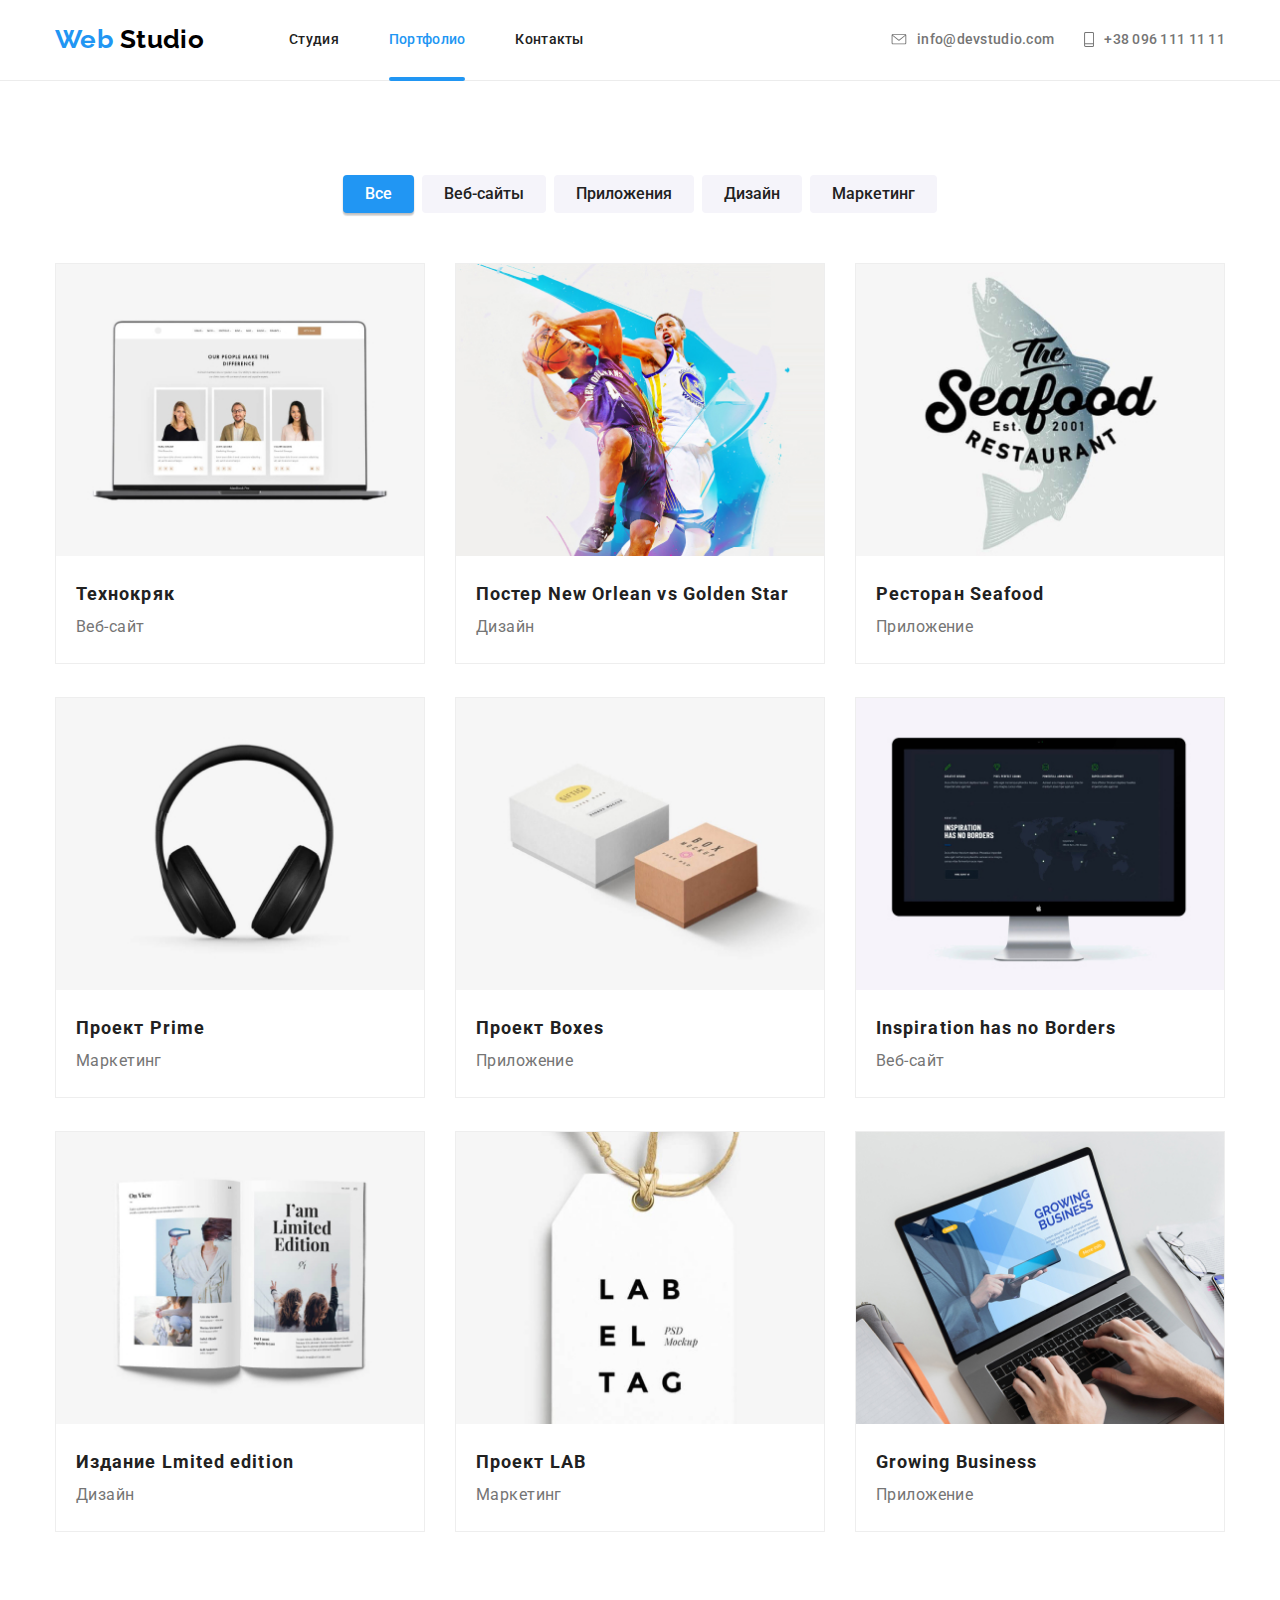
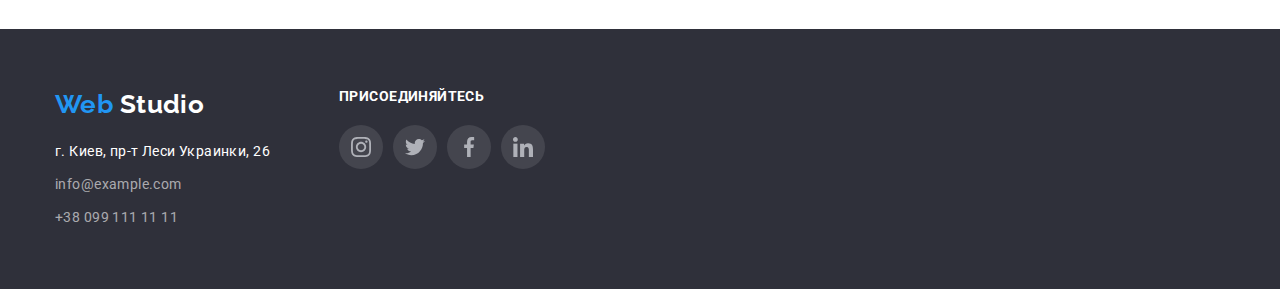
==== portfolio.html @ 70d1b791 "Add files via upload" ====
<!DOCTYPE html>
<html lang="ru">
    <head>
        <meta charset="UTF-8" />
        <meta name="viewport" content="width=device-width, initial-scale=1.0" />
        <title>Web Studio</title>
        <link rel="stylesheet" href="./css/styles.css" />
        <link rel="stylesheet" href="./css/normalize.css" />
        <link
            href="https://fonts.googleapis.com/css2?family=Raleway:wght@700&family=Roboto:wght@400;500;700;900&display=swap"
            rel="stylesheet"
        />
    </head>

    <body>
        <header>
            <section class="header container flex-wrap">
                <!-- НАВИГАЦИЯ -->
                <h2 class="hide-item" hidden>Навигиция</h2>
                <nav class="navigation flex-wrap">
                    <a
                        class="logo link"
                        href="index.html"
                        aria-label="Ссылка на главную страницу сайта"
                        lang="en"
                        ><span class="accent">Web</span> Studio</a
                    >
                    <ul class="navigation-list list flex-wrap">
                        <li class="navigation-list-item">
                            <a
                                class="navigation-list-link link"
                                href="index.html"
                                aria-label="Ссылка на Студию"
                                >Студия</a
                            >
                        </li>
                        <li class="navigation-list-item active-page">
                            <a
                                class="navigation-list-link link accent"
                                href="portfolio.html"
                                aria-label="Ссылка на Портфолио"
                                >Портфолио</a
                            >
                        </li>
                        <li class="navigation-list-item">
                            <a
                                class="navigation-list-link link"
                                href=""
                                aria-label="Ссылка на Контакты"
                                >Контакты</a
                            >
                        </li>
                    </ul>
                </nav>

                <!-- КОНТАКТЫ -->

                <address class="header-address flex-wrap">
                    <ul class="header-list list flex-wrap">
                        <li class="header-mail">
                            <a
                                class="header-mail-link link flex-wrap center"
                                href="mailto:info@devstudio.com"
                                target="_blank"
                            >
                                <svg
                                    class="header-mail-link-svg"
                                    width="16"
                                    height="11"
                                >
                                    <use href="./images/sprite.svg#mail"></use>
                                </svg>
                                info@devstudio.com</a
                            >
                        </li>
                        <li class="header-tel">
                            <a
                                class="header-tel-link link flex-wrap center"
                                href="tel:+380961111111"
                                target="_blank"
                            >
                                <svg
                                    class="header-tel-link-svg"
                                    width="10"
                                    height="15"
                                >
                                    <use href="./images/sprite.svg#tel"></use>
                                </svg>
                                +38 096 111 11 11</a
                            >
                        </li>
                    </ul>
                </address>
            </section>
        </header>

        <main>
            <!-- СОРТИРОВКА ПРОЕКТОВ -->
            <section class="section">
                <h2 class="hide-item" hidden>Сортировка проектов</h2>
                <div class="filter-projects container center">
                    <ul class="filter-projects-list list flex-wrap">
                        <li class="filter-projects-item">
                            <button
                                class="filter-button accent-filter-button"
                                type="button"
                            >
                                Все
                            </button>
                        </li>
                        <li class="filter-projects-item">
                            <button class="filter-button" type="button">
                                Веб-сайты
                            </button>
                        </li>
                        <li class="filter-projects-item">
                            <button class="filter-button" type="button">
                                Приложения
                            </button>
                        </li>
                        <li class="filter-projects-item">
                            <button class="filter-button" type="button">
                                Дизайн
                            </button>
                        </li>
                        <li class="filter-projects-item">
                            <button class="filter-button" type="button">
                                Маркетинг
                            </button>
                        </li>
                    </ul>
                </div>
                <div class="container">
                    <ul class="projects-list list flex-wrap">
                        <li class="project-list-item">
                            <a
                                class="project-list-item-link link"
                                href=""
                                aria-label="Ссылка на проект Технокряк"
                            >
                                <div class="box">
                                    <img
                                        src="./images/portfolio-img/project-img-1.jpg"
                                        width="370"
                                        height="294"
                                        alt=""
                                    />
                                    <p class="project-description center">
                                        Технокряк это современная площадка
                                        распространения коронавируса. Компании
                                        используют эту платформу для цифрового
                                        шпионажа и атак на защищённые сервера
                                        конкурентов.
                                    </p>
                                </div>
                                <div class="project-title">
                                    <p class="project-name">Технокряк</p>
                                    <p class="project-type">Веб-сайт</p>
                                </div>
                            </a>
                        </li>
                        <li class="project-list-item">
                            <a
                                class="project-list-item-link link"
                                href=""
                                aria-label="Ссылка на проект Постер"
                            >
                                <div class="box">
                                    <img
                                        src="./images/portfolio-img/project-img-2.jpg"
                                        width="370"
                                        height="294"
                                        alt=""
                                    />
                                    <p class="project-description center">
                                        Технокряк это современная площадка
                                        распространения коронавируса. Компании
                                        используют эту платформу для цифрового
                                        шпионажа и атак на защищённые сервера
                                        конкурентов.
                                    </p>
                                </div>
                                <div class="project-title">
                                    <p class="project-name">
                                        Постер
                                        <span lang="en"
                                            >New Orlean vs Golden Star</span
                                        >
                                    </p>
                                    <p class="project-type">Дизайн</p>
                                </div>
                            </a>
                        </li>
                        <li class="project-list-item">
                            <a
                                class="project-list-item-link link"
                                href=""
                                aria-label="Ссылка на проект Ресторан"
                            >
                                <div class="box">
                                    <img
                                        src="./images/portfolio-img/project-img-3.jpg"
                                        width="370"
                                        height="294"
                                        alt=""
                                    />
                                    <p class="project-description center">
                                        Технокряк это современная площадка
                                        распространения коронавируса. Компании
                                        используют эту платформу для цифрового
                                        шпионажа и атак на защищённые сервера
                                        конкурентов.
                                    </p>
                                </div>
                                <div class="project-title">
                                    <p class="project-name">
                                        Ресторан <span lang="en">Seafood</span>
                                    </p>
                                    <p class="project-type">Приложение</p>
                                </div>
                            </a>
                        </li>
                        <li class="project-list-item">
                            <a
                                class="project-list-item-link link"
                                href=""
                                aria-label="Ссылка на проект Prime"
                            >
                                <div class="box">
                                    <img
                                        src="./images/portfolio-img/project-img-4.jpg"
                                        width="370"
                                        height="294"
                                        alt=""
                                    />
                                    <p class="project-description center">
                                        Технокряк это современная площадка
                                        распространения коронавируса. Компании
                                        используют эту платформу для цифрового
                                        шпионажа и атак на защищённые сервера
                                        конкурентов.
                                    </p>
                                </div>
                                <div class="project-title">
                                    <p class="project-name">
                                        Проект <span lang="en">Prime</span>
                                    </p>
                                    <p class="project-type">Маркетинг</p>
                                </div>
                            </a>
                        </li>
                        <li class="project-list-item">
                            <a
                                class="project-list-item-link link"
                                href=""
                                aria-label="Ссылка на проект Boxes"
                            >
                                <div class="box">
                                    <img
                                        src="./images/portfolio-img/project-img-5.jpg"
                                        width="370"
                                        height="294"
                                        alt=""
                                    />
                                    <p class="project-description center">
                                        Технокряк это современная площадка
                                        распространения коронавируса. Компании
                                        используют эту платформу для цифрового
                                        шпионажа и атак на защищённые сервера
                                        конкурентов.
                                    </p>
                                </div>
                                <div class="project-title">
                                    <p class="project-name">
                                        Проект <span lang="en">Boxes</span>
                                    </p>
                                    <p class="project-type">Приложение</p>
                                </div>
                            </a>
                        </li>
                        <li class="project-list-item">
                            <a
                                class="project-list-item-link link"
                                href=""
                                aria-label="Ссылка на проект"
                            >
                                <div class="box">
                                    <img
                                        src="./images/portfolio-img/project-img-6.jpg"
                                        width="370"
                                        height="294"
                                        alt=""
                                    />
                                    <p class="project-description center">
                                        Технокряк это современная площадка
                                        распространения коронавируса. Компании
                                        используют эту платформу для цифрового
                                        шпионажа и атак на защищённые сервера
                                        конкурентов.
                                    </p>
                                </div>
                                <div class="project-title">
                                    <p class="project-name">
                                        <span lang="en"
                                            >Inspiration has no Borders</span
                                        >
                                    </p>
                                    <p class="project-type">Веб-сайт</p>
                                </div>
                            </a>
                        </li>
                        <li class="project-list-item">
                            <a
                                class="project-list-item-link link"
                                href=""
                                aria-label="Ссылка на проект Издание"
                            >
                                <div class="box">
                                    <img
                                        src="./images/portfolio-img/project-img-7.jpg"
                                        width="370"
                                        height="294"
                                        alt=""
                                    />
                                    <p class="project-description center">
                                        Технокряк это современная площадка
                                        распространения коронавируса. Компании
                                        используют эту платформу для цифрового
                                        шпионажа и атак на защищённые сервера
                                        конкурентов.
                                    </p>
                                </div>
                                <div class="project-title">
                                    <p class="project-name">
                                        Издание
                                        <span lang="en">Lmited edition</span>
                                    </p>
                                    <p class="project-type">Дизайн</p>
                                </div>
                            </a>
                        </li>
                        <li class="project-list-item">
                            <a
                                class="project-list-item-link link"
                                href=""
                                aria-label="Ссылка на маркетинговый проект"
                            >
                                <div class="box">
                                    <img
                                        src="./images/portfolio-img/project-img-8.jpg"
                                        width="370"
                                        height="294"
                                        alt=""
                                    />
                                    <p class="project-description center">
                                        Технокряк это современная площадка
                                        распространения коронавируса. Компании
                                        используют эту платформу для цифрового
                                        шпионажа и атак на защищённые сервера
                                        конкурентов.
                                    </p>
                                </div>
                                <div class="project-title">
                                    <p class="project-name">
                                        Проект <span lang="en">LAB</span>
                                    </p>
                                    <p class="project-type">Маркетинг</p>
                                </div>
                            </a>
                        </li>
                        <li class="project-list-item">
                            <a
                                class="project-list-item-link link"
                                href=""
                                aria-label="Ссылка на проект Приложение"
                            >
                                <div class="box">
                                    <img
                                        src="./images/portfolio-img/project-img-9.jpg"
                                        width="370"
                                        height="294"
                                        alt=""
                                    />
                                    <p class="project-description center">
                                        Технокряк это современная площадка
                                        распространения коронавируса. Компании
                                        используют эту платформу для цифрового
                                        шпионажа и атак на защищённые сервера
                                        конкурентов.
                                    </p>
                                </div>
                                <div class="project-title">
                                    <p class="project-name">
                                        <span lang="en">Growing Business</span>
                                    </p>
                                    <p class="project-type">Приложение</p>
                                </div>
                            </a>
                        </li>
                    </ul>
                </div>
            </section>
        </main>

        <!-- ПОДВАЛ -->

        <footer>
            <section class="footer container flex-wrap">
                <h2 class="hide-item" hidden>Подвал</h2>
                <address class="footer-address">
                    <a
                        class="footer-logo link"
                        href="index.html"
                        aria-label="Ссылка на главную страницу сайта"
                        lang="en"
                        ><span class="accent">Web</span> Studio</a
                    >
                    <ul class="footer-address-list list">
                        <li class="footer-address-list-item">
                            <a
                                class="link footer-address-link"
                                href="https://goo.gl/maps/JWdkFvdbj5zFCxJH9"
                                >г. Киев, пр-т Леси Украинки, 26</a
                            >
                        </li>
                        <li class="footer-address-list-item">
                            <a
                                class="link footer-mail-link"
                                href="mailto:info@example.com"
                                >info@example.com</a
                            >
                        </li>
                        <li class="footer-address-list-item">
                            <a
                                class="link footer-tel-link"
                                href="tel:+380991111111"
                                >+38 099 111 11 11</a
                            >
                        </li>
                    </ul>
                </address>

                <div class="social-links">
                    <p class="social-links-title uppercase">Присоединяйтесь</p>
                    <ul class="social-links list flex-wrap">
                        <li class="social-links-item">
                            <a
                                class="social-links-item-link link center"
                                href=""
                                aria-label="Ссылка на Инстаграм"
                                ><svg class="social-links-item-link-svg">
                                    <use
                                        href="./images/sprite.svg#instagram"
                                    ></use></svg
                            ></a>
                        </li>
                        <li class="social-links-item">
                            <a
                                class="social-links-item-link link center"
                                href=""
                                aria-label="Ссылка на Твитер"
                                ><svg class="social-links-item-link-svg">
                                    <use
                                        href="./images/sprite.svg#twitter"
                                    ></use></svg
                            ></a>
                        </li>
                        <li class="social-links-item">
                            <a
                                class="social-links-item-link link center"
                                href=""
                                aria-label="Ссылка на Фейсбук"
                                ><svg class="social-links-item-link-svg">
                                    <use
                                        href="./images/sprite.svg#facebook"
                                    ></use></svg
                            ></a>
                        </li>
                        <li class="social-links-item">
                            <a
                                class="social-links-item-link link center"
                                href=""
                                aria-label="Ссылка на Линкедин"
                                ><svg class="social-links-item-link-svg">
                                    <use
                                        href="./images/sprite.svg#linkedin"
                                    ></use></svg
                            ></a>
                        </li>
                    </ul>
                </div>
            </section>

            <!-- 
                    <div>
                        <p>Подпишитесь на рассылку</p>
        
                        ФОРМА С КНОПКОЙ 
                        
                    </div>
                     -->
        </footer>
    </body>
</html>
---- css/styles.css ----
/*-----ПЕРЕМЕННЫЕ-----*/

:root {
    --main-font: 'Roboto', sans-serif;
    --secondary-font: 'Raleway', sans-serif;
    --title-dark-theme-color: #ffffff;
    --title-light-theme-color: #212121;
    --text-dark-theme-color: #212121;
    --text-light-theme-color: #ffffff;
    --accent-color: #2196f3;
    --desc-color: #757575;
}

*,
*::before,
*::after {
    box-sizing: inherit;
}

html {
    box-sizing: border-box;
}

body {
    margin: 0;
    background-color: var(--title-dark-theme-color);
    font-family: var(--main-font);
    font-size: 14px;
    line-height: 1.14em;
    letter-spacing: 0.03em;
    color: var(--text-dark-theme-color);
}

img {
    display: block;
    max-width: 100%;
    height: auto;
}

h1,
h2,
h3,
p,
span {
    margin: 0;
}

a {
    color: var(--text-dark-theme-color);
}

.accent {
    color: var(--accent-color);
}

.link {
    text-decoration: none;
    font-style: normal;
}

.list {
    list-style: none;
    margin: 0;
    padding: 0;
}

.uppercase {
    text-transform: uppercase;
}

.flex-wrap {
    display: flex;
    flex-wrap: wrap;
}

.container {
    margin: 0 auto;
    width: 1200px;
    padding-left: 15px;
    padding-right: 15px;
}

.section {
    margin: 0 auto;
    border: 0;
    padding-top: 94px;
    padding-bottom: 94px;
}

.center {
    display: flex;
    justify-content: center;
    align-items: center;
}

.hide-item {
    position: absolute !important;
    clip: rect(1px 1px 1px 1px);
    clip: rect(1px, 1px, 1px, 1px);
    padding: 0 !important;
    border: 0 !important;
    height: 1px !important;
    width: 1px !important;
    overflow: hidden;
}

/* -----НАВИГАЦИЯ----- */

.header {
    height: 80px;
    justify-content: space-between;
}

header {
    border-bottom: 1px solid #ececec;
}

.logo {
    font-family: var(--secondary-font);
    font-style: normal;
    font-weight: 700;
    font-size: 26px;
    line-height: 1.19em;
    color: #000000;
    margin-top: 24px;
    margin-right: 85px;
}

.navigation-list-item,
.navigation-list-link {
    align-items: center;
    font-weight: 500;
    letter-spacing: 0.02em;
    margin-top: 32px;
}

.navigation-list-link {
    transition: color 250ms cubic-bezier(0.4, 0, 0.2, 1);
}

.navigation-list-item:not(:last-child) {
    margin-right: 50px;
}

.header-mail {
    margin-right: 30px;
}

.header-mail-link-svg,
.header-tel-link-svg {
    fill: var(--desc-color);
    transition: fill 250ms cubic-bezier(0.4, 0, 0.2, 1);
}

.header-list svg {
    margin-right: 10px;
}

.header-mail-link,
.header-tel-link {
    font-size: 14px;
    font-weight: 500;
    letter-spacing: 0.02em;
    color: var(--desc-color);
    margin-top: 32px;
    transition: color 250ms cubic-bezier(0.4, 0, 0.2, 1);
}

.navigation-list-link:hover,
.navigation-list-link:focus,
.header-mail-link:hover,
.header-mail-link:focus,
.header-tel-link:hover,
.header-tel-link:focus {
    color: var(--accent-color);
}

.active-page::after {
    display: block;
    content: '';
    width: 100%;
    height: 4px;
    background-color: var(--accent-color);
    border-radius: 2px;
    margin-top: 29px;
}

.header-mail-link:hover .header-mail-link-svg,
.header-tel-link:hover .header-tel-link-svg,
.header-mail-link:focus .header-mail-link-svg,
.header-tel-link:focus .header-tel-link-svg {
    fill: var(--accent-color);
}

/* -----HERO----- */

.hero {
    display: flex;
    justify-content: center;
    align-items: center;
    text-align: center;
    height: 600px;
    background: var(--title-light-theme-color);
    background-image: linear-gradient(
            to bottom,
            rgba(47, 48, 58, 0.8),
            rgba(47, 48, 58, 0.8)
        ),
        url('../images/Header-img.jpg');
    background-repeat: no-repeat;
    background-size: cover;
}

.hero-content {
    max-width: 690px;
}

.hero-title {
    font-weight: 900;
    font-size: 44px;
    line-height: 1.36em;
    letter-spacing: 0.06em;
    margin-bottom: 30px;
    color: var(--text-light-theme-color);
}

.modal-btn {
    background-color: var(--accent-color);
    color: var(--text-light-theme-color);
    font-weight: 700;
    font-size: 16px;
    line-height: 1.9em;
    letter-spacing: 0.06em;
    padding: 10px 32px;
    border: 0;
    border-radius: 4px;
    box-shadow: 0px 4px 4px rgba(0, 0, 0, 0.15);
}

.main-section-titles {
    font-weight: 700;
    font-size: 36px;
    line-height: 1.17em;
    color: var(--text-dark-theme-color);
    text-align: center;
    margin-bottom: 50px;
}

/* -----ОСОБЕННОСТИ----- */

.features-list {
    justify-content: space-between;
}

.features-list-item {
    width: 270px;
    margin-right: 30px;
    text-align: left;
}

.features-list-item-svg {
    width: 70px;
    height: 70px;
}

.features-list-item:last-child {
    margin-right: 0;
}

.features-list-item div {
    background: #f5f4fa;
    border-radius: 4px;
    margin-bottom: 30px;
    height: 120px;
}

.features-item-title {
    font-size: 14px;
    font-weight: 700;
    color: var(--text-dark-theme-color);
    margin-bottom: 10px;
}

.description {
    line-height: 1.7em;
    color: var(--desc-color);
}

/* -----ЧЕМ МЫ ЗАНИМАЕМСЯ-----*/

.what-we-do {
    margin-top: 0;
}

.what-we-do-item-title {
    font-weight: 700;
    line-height: 1.7em;
    background: rgba(47, 48, 58, 0.8);
    color: var(--text-light-theme-color);
    height: 70px;
    position: relative;
    bottom: 70px;
}

.what-we-do-item {
    width: 370px;
}

.what-we-do-item:not(:last-child) {
    margin-right: 30px;
}

/*-----НАША КОМАНДА-----*/

.team-card-list {
    justify-content: space-between;
}

.team-card-item {
    box-shadow: 0px 2px 1px rgba(0, 0, 0, 0.2), 0px 1px 1px rgba(0, 0, 0, 0.14),
        0px 1px 3px rgba(0, 0, 0, 0.12);
    border-radius: 0px 0px 4px 4px;
    text-align: center;
    width: 270px;
}

.team-card-item img {
    margin-bottom: 30px;
}

.team-social-links-item:not(:last-child) {
    margin-right: 10px;
}

.team-social-links-item {
    margin-bottom: 24px;
}

.team-social-links-item-link {
    width: 44px;
    height: 44px;
    border-radius: 50%;
    transition: background-color 250ms cubic-bezier(0.4, 0, 0.2, 1);
}

.team-social-links-item-link-svg {
    width: 20px;
    height: 20px;
    fill: #afb1b8;
    transition: fill 250ms cubic-bezier(0.4, 0, 0.2, 1);
}

.team-social-links-item-link:hover .team-social-links-item-link-svg,
.team-social-links-item-link:focus .team-social-links-item-link-svg {
    fill: var(--text-light-theme-color);
}

.team-social-links-item-link:hover,
.team-social-links-item-link:focus {
    background-color: var(--accent-color);
}

.team-card-name {
    font-weight: 500;
    font-size: 16px;
    line-height: 1.19em;
    color: var(--text-dark-theme-color);
    margin-bottom: 10px;
}

.team-card-profession {
    font-size: 16px;
    line-height: 1.19em;
    color: var(--desc-color);
    margin-bottom: 16px;
}

/*-----НАШИ КЛИЕНТЫ-----*/

.clients-list-item {
    width: 170px;
}

.clients-list-item:not(:last-child) {
    margin-right: 30px;
}

.clients-list-item-link {
    border: 1px solid #afb1b8;
    border-radius: 4px;
    width: 100%;
    height: 90px;
    transition: border 250ms cubic-bezier(0.4, 0, 0.2, 1);
}

.clients-list-item-link-svg {
    fill: #afb1b8;
    transition: fill 250ms cubic-bezier(0.4, 0, 0.2, 1);
}

.clients-list-item-link:hover,
.clients-list-item-link:focus {
    border: 1px solid var(--accent-color);
}

.clients-list-item-link:hover .clients-list-item-link-svg,
.clients-list-item-link:focus .clients-list-item-link-svg {
    fill: var(--accent-color);
}

/*-----ПОДВАЛ-----*/

footer {
    background-color: #2f303a;
    padding-top: 60px;
    padding-bottom: 60px;
}

.footer-logo {
    font-family: var(--secondary-font);
    font-style: normal;
    font-weight: 700;
    font-size: 26px;
    line-height: 1.19em;
    color: var(--text-light-theme-color);
}

.footer-address {
    margin-right: 69px;
}
.footer-address-list {
    padding-top: 20px;
}
.footer-address-list-item:not(:last-child) {
    margin-bottom: 9px;
}

.footer-address-link {
    line-height: 1.7em;
    color: var(--text-light-theme-color);
}
.footer-mail-link,
.footer-tel-link {
    line-height: 1.7em;
    color: #ffffff99;
}

.social-links-title {
    font-weight: 700;
    color: var(--text-light-theme-color);
    padding-bottom: 20px;
}

.social-links-item {
    margin-right: 10px;
}

.social-links-item-link-svg {
    width: 20px;
    height: 20px;
    fill: #afb1b8;
    transition: fill 250ms cubic-bezier(0.4, 0, 0.2, 1);
}

.social-links-item-link {
    width: 44px;
    height: 44px;
    border-radius: 50%;
    background-color: rgba(255, 255, 255, 0.1);
    transition: background-color 250ms cubic-bezier(0.4, 0, 0.2, 1);
}

.social-links-item-link:hover,
.social-links-item-link:focus {
    background-color: var(--accent-color);
}

.social-links-item-link:hover .social-links-item-link-svg,
.social-links-item-link:focus .social-links-item-link-svg {
    fill: var(--text-light-theme-color);
}

.filter-button {
    font-weight: 500;
    font-size: 16px;
    line-height: 1.6em;
    color: var(--text-dark-theme-color);
    background-color: #f5f4fa;
    border-radius: 4px;
    border: 0;
    height: 38px;
    padding-left: 22px;
    padding-right: 22px;
    margin-bottom: 50px;
    transition: color 250ms cubic-bezier(0.4, 0, 0.2, 1),
        background-color 250ms cubic-bezier(0.4, 0, 0.2, 1);
}

.accent-filter-button {
    background-color: var(--accent-color);
    color: var(--text-light-theme-color);
    box-shadow: 0px 2px 2px rgba(0, 0, 0, 0.12), 0px 1px 2px rgba(0, 0, 0, 0.08),
        0px 3px 1px rgba(0, 0, 0, 0.1);
}

.filter-projects-item:not(:last-child) {
    margin-right: 8px;
}

.filter-button:hover,
.filter-button:focus {
    font-weight: 500;
    font-size: 16px;
    line-height: 1.6em;
    background-color: var(--accent-color);
    color: var(--text-light-theme-color);
    box-shadow: 0px 2px 2px rgba(0, 0, 0, 0.12), 0px 1px 2px rgba(0, 0, 0, 0.08),
        0px 3px 1px rgba(0, 0, 0, 0.1);
}

.project-list-item {
    margin-right: 30px;
    margin-bottom: 30px;
    width: 370px;
    height: 404px;
}

.project-list-item-link {
    border: 1px solid #eeeeee;
    display: block;
}

.project-list-item-link:hover,
.project-list-item-link:focus {
    box-shadow: 1px 4px 6px rgba(0, 0, 0, 0.16), 0px 4px 4px rgba(0, 0, 0, 0.06),
        0px 1px 1px rgba(0, 0, 0, 0.12);
}

.project-list-item:nth-child(3n) {
    margin-right: 0;
}
.project-list-item:nth-last-child(-n + 3) {
    margin-bottom: 0;
}

.project-title {
    padding: 20px;
}

.project-name {
    font-weight: 700;
    font-size: 18px;
    line-height: 2em;
    letter-spacing: 0.06em;
    color: var(--text-dark-theme-color);
}

.project-type {
    font-size: 16px;
    line-height: 1.9em;
    color: var(--desc-color);
}

.box {
    position: relative;
    overflow: hidden;
}

.project-description {
    font-size: 18px;
    line-height: 1.55em;
    color: var(--text-light-theme-color);
    background-color: rgba(33, 150, 243, 0.9);
    padding-left: 24px;
    padding-right: 24px;

    position: absolute;
    top: 0;
    left: 0;
    width: 100%;
    height: 100%;

    transform: translateY(100%);
    transition: 250ms transform linear;
}

.project-list-item-link:hover .project-description {
    transform: translateY(0);
}
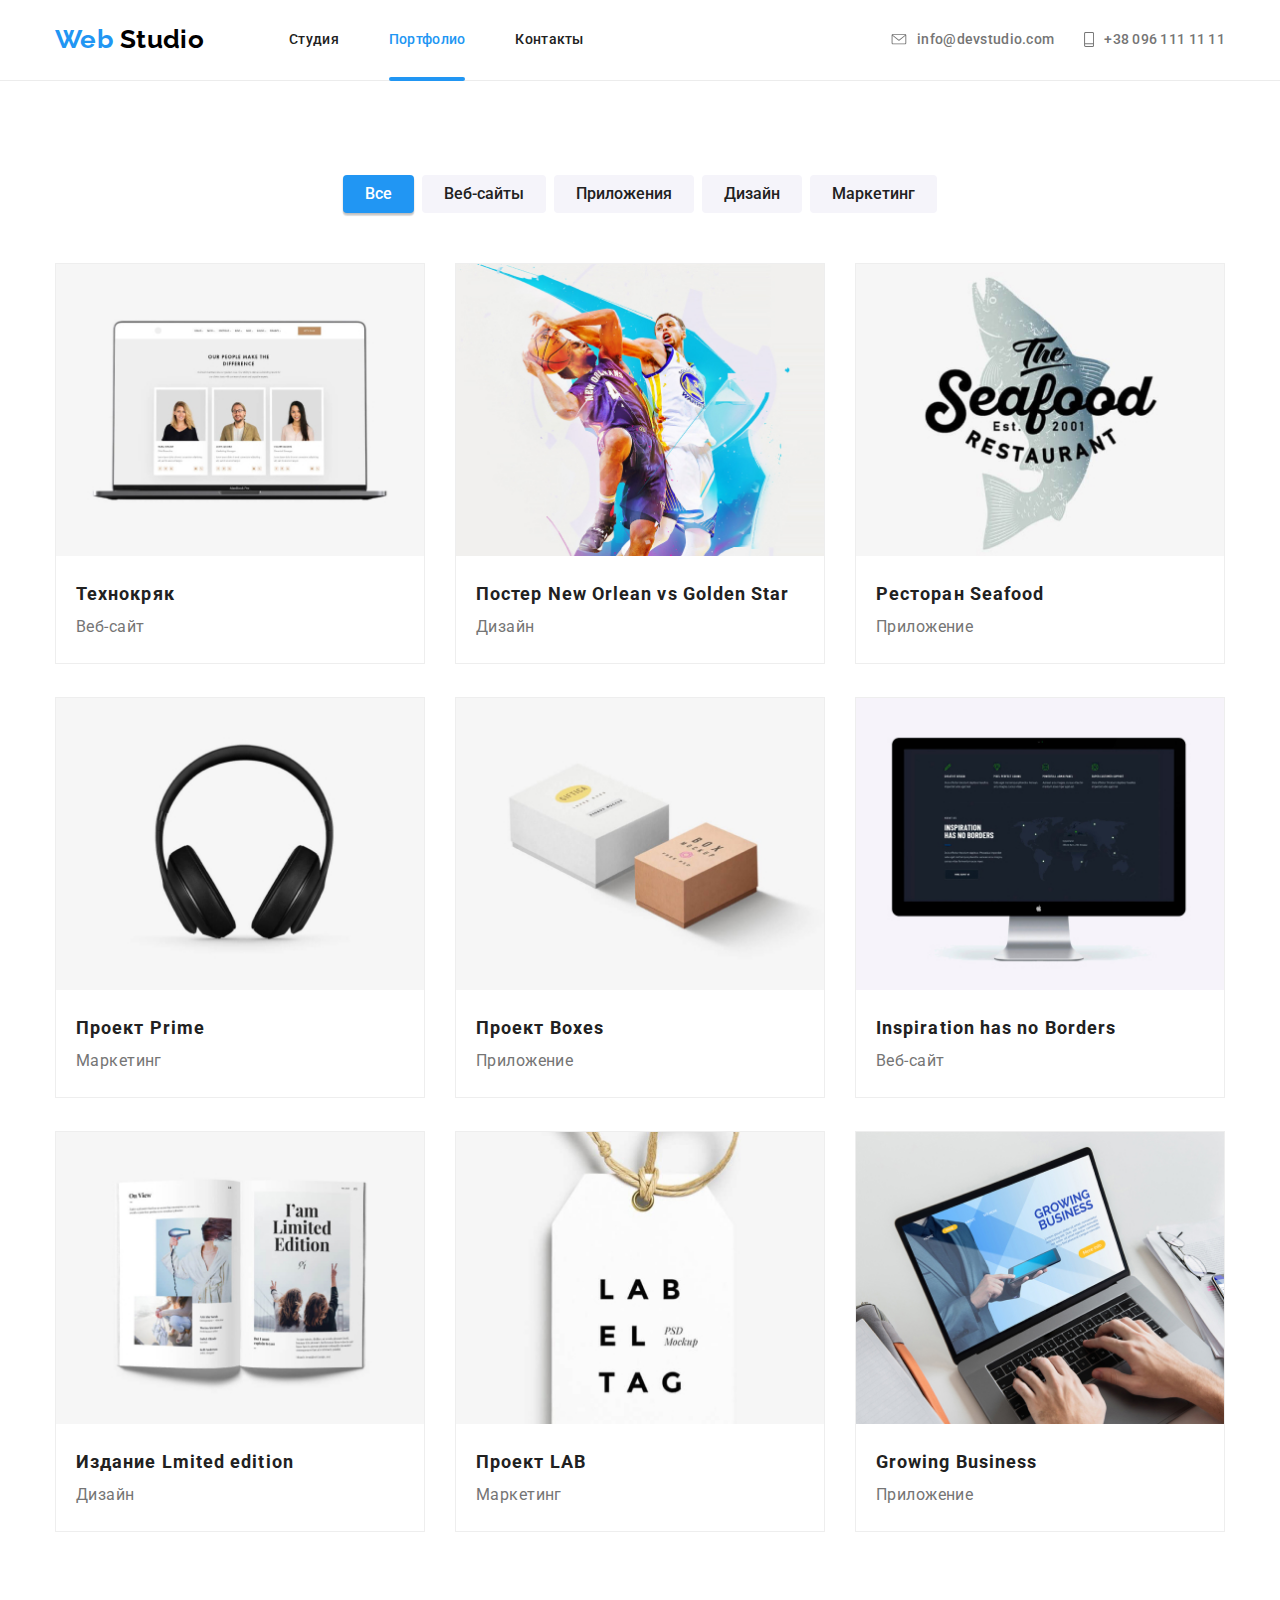
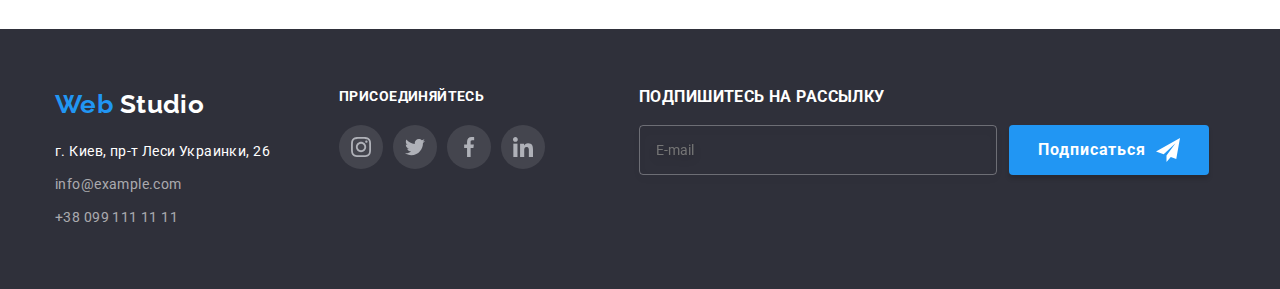
==== commit d5ae36d9: "Update portfolio.html" ====
--- a/portfolio.html
+++ b/portfolio.html
@@ -489,16 +489,37 @@
                         </li>
                     </ul>
                 </div>
+                <div class="footer-form-container">
+                    <form class="footer-form" action="#">
+                        <h3 class="footer-form-title uppercase">
+                            Подпишитесь на рассылку
+                        </h3>
+                        <div class="footer-form-box">
+                            <input
+                                class="footer-form-input"
+                                type="email"
+                                name="footer-user-email"
+                                placeholder="E-mail"
+                            />
+                            <label for="footer-user-email"></label>
+                            <button
+                                class="footer-form-btn center"
+                                type="submit"
+                            >
+                                Подписаться
+                                <svg
+                                    class="footer-form-btn-svg"
+                                    width="24"
+                                    height="24"
+                                >
+                                    <use href="./images/sprite.svg#send"></use>
+                                </svg>
+                            </button>
+                        </div>
+                    </form>
+                </div>
             </section>
-
-            <!-- 
-                    <div>
-                        <p>Подпишитесь на рассылку</p>
-        
-                        ФОРМА С КНОПКОЙ 
-                        
-                    </div>
-                     -->
         </footer>
+        <script src="./js/modal.js"></script>
     </body>
 </html>
--- a/css/styles.css
+++ b/css/styles.css
@@ -10,6 +10,8 @@
     --accent-color: #2196f3;
     --desc-color: #757575;
 }
+
+/*-----ГЛОБАЛЬНЫЕ СТИЛИ-----*/
 
 *,
 *::before,
@@ -234,6 +236,7 @@
     padding: 10px 32px;
     border: 0;
     border-radius: 4px;
+    cursor: pointer;
     box-shadow: 0px 4px 4px rgba(0, 0, 0, 0.15);
 }
 
@@ -246,6 +249,203 @@
     margin-bottom: 50px;
 }
 
+/* -----FORM----- */
+
+.backdrop {
+    position: fixed;
+    left: 0;
+    top: 0;
+    width: 100%;
+    height: 100%;
+    z-index: 100;
+    display: flex;
+    align-items: center;
+    justify-content: center;
+    background-color: rgba(0, 0, 0, 0.2);
+}
+
+.is-hidden {
+    visibility: hidden;
+    opacity: 0;
+    pointer-events: none;
+}
+
+.contact-form {
+    position: relative;
+    max-width: 528px;
+    background-color: var(--title-dark-theme-color);
+    box-shadow: 0px 1px 3px rgba(0, 0, 0, 0.12), 0px 1px 1px rgba(0, 0, 0, 0.14),
+        0px 2px 1px rgba(0, 0, 0, 0.2);
+    border-radius: 4px;
+    padding: 40px;
+}
+
+.contact-form-btn-close {
+    position: absolute;
+    right: 8px;
+    top: 8px;
+    width: 30px;
+    height: 30px;
+    background-color: transparent;
+    border: 1px solid rgba(0, 0, 0, 0.1);
+    border-radius: 50%;
+    cursor: pointer;
+    transition: background-color 250ms cubic-bezier(0.4, 0, 0.2, 1);
+}
+
+.contact-form-btn-close-svg {
+    transition: fill 250ms cubic-bezier(0.4, 0, 0.2, 1);
+}
+
+.contact-form-btn-close:hover,
+.contact-form-btn-close:focus {
+    background-color: var(--accent-color);
+}
+
+.contact-form-btn-close:hover .contact-form-btn-close-svg,
+.contact-form-btn-close:focus .contact-form-btn-close-svg {
+    fill: #ffffff;
+}
+
+.contact-form-item {
+    position: relative;
+    margin-bottom: 30px;
+    transition: border 250ms cubic-bezier(0.4, 0, 0.2, 1);
+}
+
+.contact-form-input-svg {
+    margin-right: 8px;
+    transition: fill 250ms cubic-bezier(0.4, 0, 0.2, 1);
+}
+
+.contact-form-input-label {
+    position: absolute;
+    left: 16px;
+    top: 11px;
+}
+
+.contact-form-title {
+    font-weight: 700;
+    font-size: 20px;
+    line-height: 1.15em;
+    text-align: center;
+    letter-spacing: 0.03em;
+    color: var(--text-dark-theme-color);
+    margin-bottom: 30px;
+}
+
+.contact-form-input-label span {
+    position: absolute;
+    opacity: 0;
+    visibility: hidden;
+    color: var(--desc-color);
+}
+
+.contact-form-item
+    input:not(:placeholder-shown)
+    ~ .contact-form-input-label
+    span {
+    opacity: 1;
+    left: 0px;
+    bottom: 32px;
+    font-size: 12px;
+    visibility: visible;
+    transition: 0.3s;
+    color: var(--accent-color);
+}
+
+.contact-form-input,
+.contact-form-comment {
+    display: block;
+    width: 100%;
+    border: 1px solid rgba(33, 33, 33, 0.2);
+    border-radius: 4px;
+    outline: none;
+    padding-left: 42px;
+}
+
+.contact-form-input {
+    height: 40px;
+}
+
+.contact-form-comment {
+    height: 120px;
+    margin-bottom: 20px;
+    resize: none;
+    padding: 12px 16px;
+}
+.contact-form-item:hover .contact-form-input-svg,
+.contact-form-item:focus .contact-form-input-svg {
+    fill: var(--accent-color);
+}
+
+.contact-form-item:hover .contact-form-input,
+.contact-form-item:focus .contact-form-input,
+.contact-form-comment:hover,
+.contact-form-comment:focus {
+    border: 1px solid var(--accent-color);
+    border-radius: 4px;
+}
+
+.contact-form-option-label {
+    margin-bottom: 30px;
+    padding-left: 1.2em;
+}
+
+.contact-form-option-label-span {
+    margin-left: 7px;
+    color: var(--desc-color);
+}
+
+.contact-form-option-label a {
+    color: var(--accent-color);
+}
+
+.contact-form-checkbox {
+    position: absolute;
+    width: 1px;
+    height: 1px;
+    margin: -1px;
+    border: 0;
+    padding: 0;
+    clip: rect(0 0 0 0);
+    overflow: hidden;
+}
+
+.contact-form-custom-checkbox {
+    position: absolute;
+    width: 16px;
+    height: 15px;
+    margin-left: -1.2em;
+    box-shadow: 0 0 0 0.1em #212121;
+    border-radius: 0.05em;
+    background-color: #ffffff;
+}
+
+.contact-form-checkbox:checked + .contact-form-custom-checkbox {
+    background-image: url(../images/check.svg);
+    background-repeat: no-repeat;
+    background-position: center;
+    background-color: var(--accent-color);
+}
+
+.contact-form-btn {
+    background-color: var(--accent-color);
+    color: var(--text-light-theme-color);
+    font-weight: 700;
+    font-size: 16px;
+    line-height: 1.9em;
+    letter-spacing: 0.06em;
+    padding-top: 10px;
+    padding-bottom: 10px;
+    margin-top: 30px;
+    width: 200px;
+    border: 0;
+    border-radius: 4px;
+    cursor: pointer;
+    box-shadow: 0px 4px 4px rgba(0, 0, 0, 0.15);
+}
+
 /* -----ОСОБЕННОСТИ----- */
 
 .features-list {
@@ -292,22 +492,26 @@
     margin-top: 0;
 }
 
-.what-we-do-item-title {
-    font-weight: 700;
-    line-height: 1.7em;
-    background: rgba(47, 48, 58, 0.8);
-    color: var(--text-light-theme-color);
-    height: 70px;
-    position: relative;
-    bottom: 70px;
-}
-
 .what-we-do-item {
     width: 370px;
+    position: relative;
 }
 
 .what-we-do-item:not(:last-child) {
     margin-right: 30px;
+}
+
+.what-we-do-item-title {
+    font-weight: 700;
+    line-height: 1.15em;
+    text-align: center;
+    background: rgba(47, 48, 58, 0.8);
+    color: var(--text-light-theme-color);
+    padding-top: 27px;
+    padding-bottom: 27px;
+    width: 100%;
+    position: absolute;
+    bottom: 0;
 }
 
 /*-----НАША КОМАНДА-----*/
@@ -429,7 +633,7 @@
     margin-right: 69px;
 }
 .footer-address-list {
-    padding-top: 20px;
+    margin-top: 20px;
 }
 .footer-address-list-item:not(:last-child) {
     margin-bottom: 9px;
@@ -448,10 +652,10 @@
 .social-links-title {
     font-weight: 700;
     color: var(--text-light-theme-color);
-    padding-bottom: 20px;
-}
-
-.social-links-item {
+    margin-bottom: 20px;
+}
+
+.social-links-item:not(:last-child) {
     margin-right: 10px;
 }
 
@@ -479,6 +683,57 @@
 .social-links-item-link:focus .social-links-item-link-svg {
     fill: var(--text-light-theme-color);
 }
+
+.footer-form-container {
+    width: 570px;
+    height: 86px;
+    margin-left: 94px;
+}
+
+.footer-form-title {
+    font-weight: 700;
+    color: var(--text-light-theme-color);
+    margin-bottom: 20px;
+}
+
+.footer-form-box {
+    display: flex;
+}
+
+.footer-form-input {
+    width: 358px;
+    height: 50px;
+    outline: none;
+    border: 1px solid rgba(255, 255, 255, 0.3);
+    filter: drop-shadow(0px 4px 4px rgba(0, 0, 0, 0.15));
+    border-radius: 4px;
+    background-color: transparent;
+    color: var(--text-light-theme-color);
+    padding-left: 16px;
+    margin-right: 12px;
+}
+
+.footer-form-btn {
+    font-weight: 700;
+    font-size: 16px;
+    line-height: 1.86;
+    letter-spacing: 0.06em;
+    color: var(--text-light-theme-color);
+    width: 200px;
+    height: 50px;
+    background-color: var(--accent-color);
+    box-shadow: 0px 4px 4px rgba(0, 0, 0, 0.15);
+    border-radius: 4px;
+    border: 0;
+    cursor: pointer;
+}
+
+.footer-form-btn-svg {
+    fill: var(--text-light-theme-color);
+    margin-left: 10px;
+}
+
+/*-----PORTFOLIO PAGE-----*/
 
 .filter-button {
     font-weight: 500;
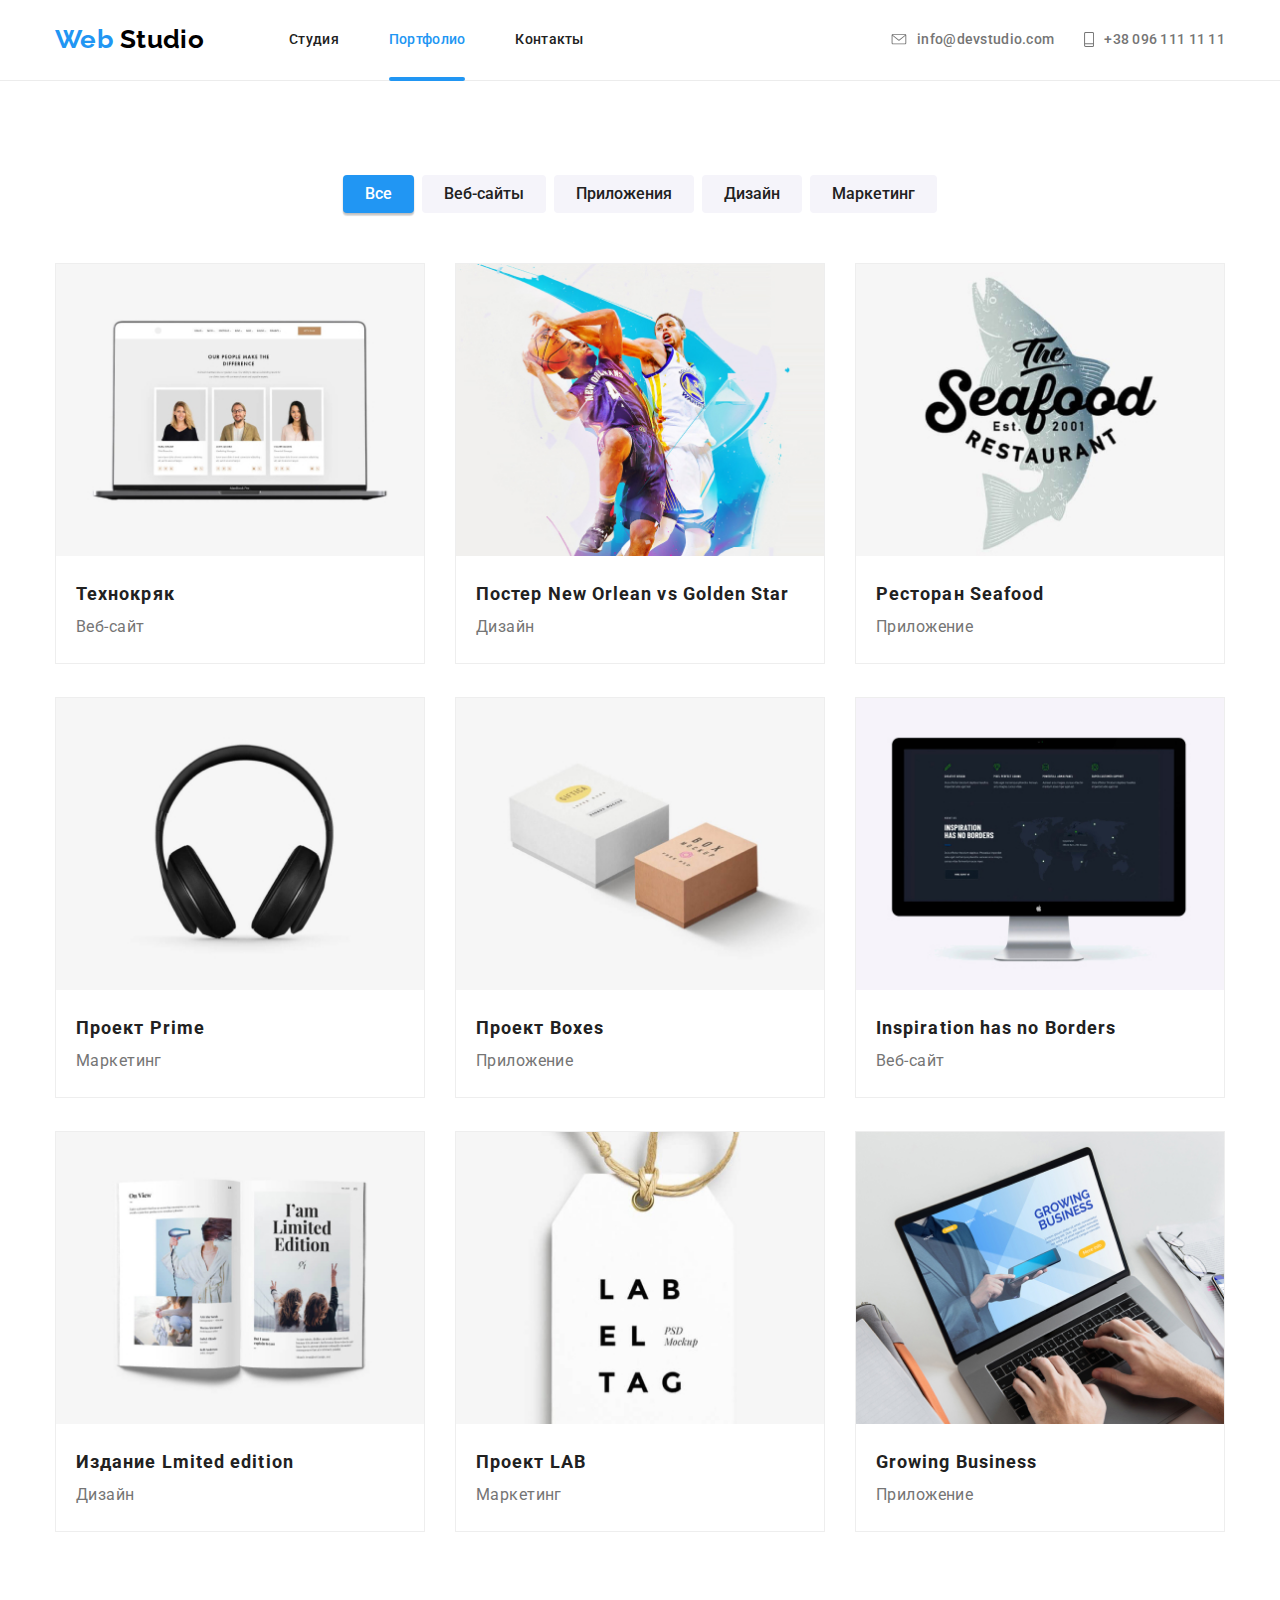
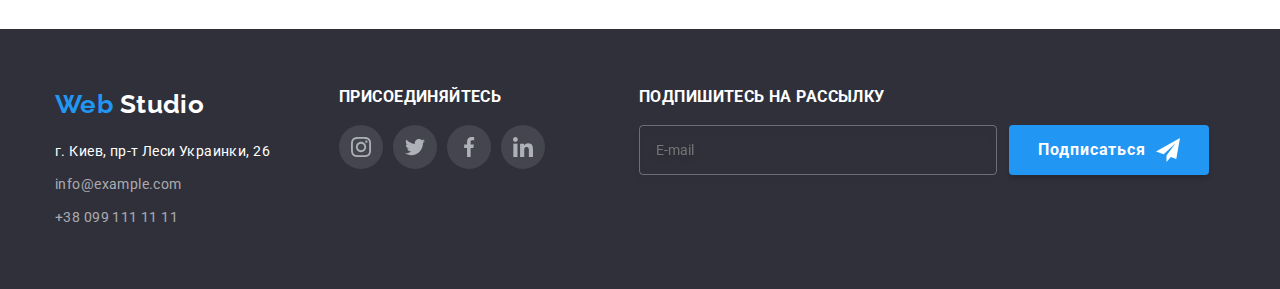
==== commit 87f600dc: "added footer on portfolio page" ====
--- a/portfolio.html
+++ b/portfolio.html
@@ -441,7 +441,9 @@
                 </address>
 
                 <div class="social-links">
-                    <p class="social-links-title uppercase">Присоединяйтесь</p>
+                    <h3 class="social-links-title uppercase">
+                        Присоединяйтесь
+                    </h3>
                     <ul class="social-links list flex-wrap">
                         <li class="social-links-item">
                             <a
@@ -490,18 +492,18 @@
                     </ul>
                 </div>
                 <div class="footer-form-container">
+                    <h3 class="footer-form-title uppercase">
+                        Подпишитесь на рассылку
+                    </h3>
                     <form class="footer-form" action="#">
-                        <h3 class="footer-form-title uppercase">
-                            Подпишитесь на рассылку
-                        </h3>
                         <div class="footer-form-box">
                             <input
                                 class="footer-form-input"
                                 type="email"
                                 name="footer-user-email"
+                                id="footer-user-email"
                                 placeholder="E-mail"
                             />
-                            <label for="footer-user-email"></label>
                             <button
                                 class="footer-form-btn center"
                                 type="submit"
--- a/css/styles.css
+++ b/css/styles.css
@@ -249,6 +249,289 @@
     margin-bottom: 50px;
 }
 
+/* -----ОСОБЕННОСТИ----- */
+
+.features-list {
+    justify-content: space-between;
+}
+
+.features-list-item {
+    width: 270px;
+    margin-right: 30px;
+    text-align: left;
+}
+
+.features-list-item-svg {
+    width: 70px;
+    height: 70px;
+}
+
+.features-list-item:last-child {
+    margin-right: 0;
+}
+
+.features-list-item div {
+    background: #f5f4fa;
+    border-radius: 4px;
+    margin-bottom: 30px;
+    height: 120px;
+}
+
+.features-item-title {
+    font-size: 14px;
+    font-weight: 700;
+    color: var(--text-dark-theme-color);
+    margin-bottom: 10px;
+}
+
+.description {
+    line-height: 1.7em;
+    color: var(--desc-color);
+}
+
+/* -----ЧЕМ МЫ ЗАНИМАЕМСЯ-----*/
+
+.what-we-do {
+    margin-top: 0;
+}
+
+.what-we-do-item {
+    width: 370px;
+    position: relative;
+}
+
+.what-we-do-item:not(:last-child) {
+    margin-right: 30px;
+}
+
+.what-we-do-item-title {
+    font-weight: 700;
+    line-height: 1.15em;
+    text-align: center;
+    background: rgba(47, 48, 58, 0.8);
+    color: var(--text-light-theme-color);
+    padding-top: 27px;
+    padding-bottom: 27px;
+    width: 100%;
+    position: absolute;
+    bottom: 0;
+}
+
+/*-----НАША КОМАНДА-----*/
+
+.team-card-list {
+    justify-content: space-between;
+}
+
+.team-card-item {
+    box-shadow: 0px 2px 1px rgba(0, 0, 0, 0.2), 0px 1px 1px rgba(0, 0, 0, 0.14),
+        0px 1px 3px rgba(0, 0, 0, 0.12);
+    border-radius: 0px 0px 4px 4px;
+    text-align: center;
+    width: 270px;
+}
+
+.team-card-item img {
+    margin-bottom: 30px;
+}
+
+.team-social-links-item:not(:last-child) {
+    margin-right: 10px;
+}
+
+.team-social-links-item {
+    margin-bottom: 24px;
+}
+
+.team-social-links-item-link {
+    width: 44px;
+    height: 44px;
+    border-radius: 50%;
+    transition: background-color 250ms cubic-bezier(0.4, 0, 0.2, 1);
+}
+
+.team-social-links-item-link-svg {
+    width: 20px;
+    height: 20px;
+    fill: #afb1b8;
+    transition: fill 250ms cubic-bezier(0.4, 0, 0.2, 1);
+}
+
+.team-social-links-item-link:hover .team-social-links-item-link-svg,
+.team-social-links-item-link:focus .team-social-links-item-link-svg {
+    fill: var(--text-light-theme-color);
+}
+
+.team-social-links-item-link:hover,
+.team-social-links-item-link:focus {
+    background-color: var(--accent-color);
+}
+
+.team-card-name {
+    font-weight: 500;
+    font-size: 16px;
+    line-height: 1.19em;
+    color: var(--text-dark-theme-color);
+    margin-bottom: 10px;
+}
+
+.team-card-profession {
+    font-size: 16px;
+    line-height: 1.19em;
+    color: var(--desc-color);
+    margin-bottom: 16px;
+}
+
+/*-----НАШИ КЛИЕНТЫ-----*/
+
+.clients-list-item {
+    width: 170px;
+}
+
+.clients-list-item:not(:last-child) {
+    margin-right: 30px;
+}
+
+.clients-list-item-link {
+    border: 1px solid #afb1b8;
+    border-radius: 4px;
+    width: 100%;
+    height: 90px;
+    transition: border 250ms cubic-bezier(0.4, 0, 0.2, 1);
+}
+
+.clients-list-item-link-svg {
+    fill: #afb1b8;
+    transition: fill 250ms cubic-bezier(0.4, 0, 0.2, 1);
+}
+
+.clients-list-item-link:hover,
+.clients-list-item-link:focus {
+    border: 1px solid var(--accent-color);
+}
+
+.clients-list-item-link:hover .clients-list-item-link-svg,
+.clients-list-item-link:focus .clients-list-item-link-svg {
+    fill: var(--accent-color);
+}
+
+/*-----ПОДВАЛ-----*/
+
+footer {
+    background-color: #2f303a;
+    padding-top: 60px;
+    padding-bottom: 60px;
+}
+
+.footer-logo {
+    font-family: var(--secondary-font);
+    font-style: normal;
+    font-weight: 700;
+    font-size: 26px;
+    line-height: 1.19em;
+    color: var(--text-light-theme-color);
+}
+
+.footer-address {
+    margin-right: 69px;
+}
+.footer-address-list {
+    margin-top: 20px;
+}
+.footer-address-list-item:not(:last-child) {
+    margin-bottom: 9px;
+}
+
+.footer-address-link {
+    line-height: 1.7em;
+    color: var(--text-light-theme-color);
+}
+.footer-mail-link,
+.footer-tel-link {
+    line-height: 1.7em;
+    color: #ffffff99;
+}
+
+.social-links-title,
+.footer-form-title {
+    font-weight: 700;
+    color: var(--text-light-theme-color);
+    margin-bottom: 20px;
+}
+
+.social-links-item:not(:last-child) {
+    margin-right: 10px;
+}
+
+.social-links-item-link-svg {
+    width: 20px;
+    height: 20px;
+    fill: #afb1b8;
+    transition: fill 250ms cubic-bezier(0.4, 0, 0.2, 1);
+}
+
+.social-links-item-link {
+    width: 44px;
+    height: 44px;
+    border-radius: 50%;
+    background-color: rgba(255, 255, 255, 0.1);
+    transition: background-color 250ms cubic-bezier(0.4, 0, 0.2, 1);
+}
+
+.social-links-item-link:hover,
+.social-links-item-link:focus {
+    background-color: var(--accent-color);
+}
+
+.social-links-item-link:hover .social-links-item-link-svg,
+.social-links-item-link:focus .social-links-item-link-svg {
+    fill: var(--text-light-theme-color);
+}
+
+.footer-form-container {
+    width: 570px;
+    height: 86px;
+    margin-left: 94px;
+}
+
+.footer-form-box {
+    display: flex;
+}
+
+.footer-form-input {
+    width: 100%;
+    max-width: 358px;
+    height: 50px;
+    outline: none;
+    border: 1px solid rgba(255, 255, 255, 0.3);
+    filter: drop-shadow(0px 4px 4px rgba(0, 0, 0, 0.15));
+    border-radius: 4px;
+    background-color: transparent;
+    color: var(--text-light-theme-color);
+    padding-left: 16px;
+    margin-right: 12px;
+}
+
+.footer-form-btn {
+    font-weight: 700;
+    font-size: 16px;
+    line-height: 1.86;
+    letter-spacing: 0.06em;
+    color: var(--text-light-theme-color);
+    width: 200px;
+    height: 50px;
+    background-color: var(--accent-color);
+    box-shadow: 0px 4px 4px rgba(0, 0, 0, 0.15);
+    border-radius: 4px;
+    border: 0;
+    cursor: pointer;
+}
+
+.footer-form-btn-svg {
+    fill: var(--text-light-theme-color);
+    margin-left: 10px;
+}
+
 /* -----FORM----- */
 
 .backdrop {
@@ -270,20 +553,14 @@
     pointer-events: none;
 }
 
-.contact-form {
+.contact-form-container {
     position: relative;
-    max-width: 528px;
-    background-color: var(--title-dark-theme-color);
-    box-shadow: 0px 1px 3px rgba(0, 0, 0, 0.12), 0px 1px 1px rgba(0, 0, 0, 0.14),
-        0px 2px 1px rgba(0, 0, 0, 0.2);
-    border-radius: 4px;
-    padding: 40px;
 }
 
 .contact-form-btn-close {
     position: absolute;
+    top: 8px;
     right: 8px;
-    top: 8px;
     width: 30px;
     height: 30px;
     background-color: transparent;
@@ -307,21 +584,13 @@
     fill: #ffffff;
 }
 
-.contact-form-item {
-    position: relative;
-    margin-bottom: 30px;
-    transition: border 250ms cubic-bezier(0.4, 0, 0.2, 1);
-}
-
-.contact-form-input-svg {
-    margin-right: 8px;
-    transition: fill 250ms cubic-bezier(0.4, 0, 0.2, 1);
-}
-
-.contact-form-input-label {
-    position: absolute;
-    left: 16px;
-    top: 11px;
+.contact-form {
+    max-width: 528px;
+    background-color: var(--title-dark-theme-color);
+    box-shadow: 0px 1px 3px rgba(0, 0, 0, 0.12), 0px 1px 1px rgba(0, 0, 0, 0.14),
+        0px 2px 1px rgba(0, 0, 0, 0.2);
+    border-radius: 4px;
+    padding: 40px;
 }
 
 .contact-form-title {
@@ -334,24 +603,35 @@
     margin-bottom: 30px;
 }
 
-.contact-form-input-label span {
+.contact-form-item {
+    position: relative;
+    margin-bottom: 30px;
+    transition: border-color 250ms cubic-bezier(0.4, 0, 0.2, 1);
+}
+
+.contact-form-input-svg {
     position: absolute;
-    opacity: 0;
-    visibility: hidden;
+    left: 15px;
+    top: 11px;
+    margin-right: 8px;
+    transition: fill 250ms cubic-bezier(0.4, 0, 0.2, 1);
+}
+
+.contact-form-input-label {
+    position: absolute;
+    top: 12px;
+    left: 42px;
     color: var(--desc-color);
 }
 
-.contact-form-item
-    input:not(:placeholder-shown)
-    ~ .contact-form-input-label
-    span {
-    opacity: 1;
-    left: 0px;
-    bottom: 32px;
+.contact-form-item input:not(:placeholder-shown) ~ .contact-form-input-label {
+    top: 0;
+    left: 15px;
     font-size: 12px;
     visibility: visible;
-    transition: 0.3s;
     color: var(--accent-color);
+    transform: translateY(-16px);
+    transition: 250ms cubic-bezier(0.4, 0, 0.2, 1);
 }
 
 .contact-form-input,
@@ -368,12 +648,21 @@
     height: 40px;
 }
 
+.contact-form-input:not(:placeholder-shown):valid {
+    border-color: lawngreen;
+}
+
+.contact-form-input:not(:placeholder-shown):invalid {
+    border-color: red;
+}
+
 .contact-form-comment {
     height: 120px;
     margin-bottom: 20px;
     resize: none;
     padding: 12px 16px;
 }
+
 .contact-form-item:hover .contact-form-input-svg,
 .contact-form-item:focus .contact-form-input-svg {
     fill: var(--accent-color);
@@ -383,8 +672,7 @@
 .contact-form-item:focus .contact-form-input,
 .contact-form-comment:hover,
 .contact-form-comment:focus {
-    border: 1px solid var(--accent-color);
-    border-radius: 4px;
+    border-color: var(--accent-color);
 }
 
 .contact-form-option-label {
@@ -397,7 +685,7 @@
     color: var(--desc-color);
 }
 
-.contact-form-option-label a {
+.contact-form-option-label-span a {
     color: var(--accent-color);
 }
 
@@ -417,320 +705,39 @@
     width: 16px;
     height: 15px;
     margin-left: -1.2em;
-    box-shadow: 0 0 0 0.1em #212121;
-    border-radius: 0.05em;
+    border: 1px solid #212121;
+    border-radius: 2px;
     background-color: #ffffff;
+    flex-shrink: 0;
 }
 
 .contact-form-checkbox:checked + .contact-form-custom-checkbox {
     background-image: url(../images/check.svg);
     background-repeat: no-repeat;
-    background-position: center;
-    background-color: var(--accent-color);
+    background-position: right;
+    background-color: var(--accent-color);
+    border-color: var(--accent-color);
 }
 
 .contact-form-btn {
-    background-color: var(--accent-color);
-    color: var(--text-light-theme-color);
+    position: relative;
+    top: 0;
+    left: 50%;
+    transform: translate(-50%, 0);
     font-weight: 700;
     font-size: 16px;
     line-height: 1.9em;
     letter-spacing: 0.06em;
+    width: 200px;
+    background-color: var(--accent-color);
+    color: var(--text-light-theme-color);
     padding-top: 10px;
     padding-bottom: 10px;
     margin-top: 30px;
-    width: 200px;
     border: 0;
     border-radius: 4px;
     cursor: pointer;
     box-shadow: 0px 4px 4px rgba(0, 0, 0, 0.15);
-}
-
-/* -----ОСОБЕННОСТИ----- */
-
-.features-list {
-    justify-content: space-between;
-}
-
-.features-list-item {
-    width: 270px;
-    margin-right: 30px;
-    text-align: left;
-}
-
-.features-list-item-svg {
-    width: 70px;
-    height: 70px;
-}
-
-.features-list-item:last-child {
-    margin-right: 0;
-}
-
-.features-list-item div {
-    background: #f5f4fa;
-    border-radius: 4px;
-    margin-bottom: 30px;
-    height: 120px;
-}
-
-.features-item-title {
-    font-size: 14px;
-    font-weight: 700;
-    color: var(--text-dark-theme-color);
-    margin-bottom: 10px;
-}
-
-.description {
-    line-height: 1.7em;
-    color: var(--desc-color);
-}
-
-/* -----ЧЕМ МЫ ЗАНИМАЕМСЯ-----*/
-
-.what-we-do {
-    margin-top: 0;
-}
-
-.what-we-do-item {
-    width: 370px;
-    position: relative;
-}
-
-.what-we-do-item:not(:last-child) {
-    margin-right: 30px;
-}
-
-.what-we-do-item-title {
-    font-weight: 700;
-    line-height: 1.15em;
-    text-align: center;
-    background: rgba(47, 48, 58, 0.8);
-    color: var(--text-light-theme-color);
-    padding-top: 27px;
-    padding-bottom: 27px;
-    width: 100%;
-    position: absolute;
-    bottom: 0;
-}
-
-/*-----НАША КОМАНДА-----*/
-
-.team-card-list {
-    justify-content: space-between;
-}
-
-.team-card-item {
-    box-shadow: 0px 2px 1px rgba(0, 0, 0, 0.2), 0px 1px 1px rgba(0, 0, 0, 0.14),
-        0px 1px 3px rgba(0, 0, 0, 0.12);
-    border-radius: 0px 0px 4px 4px;
-    text-align: center;
-    width: 270px;
-}
-
-.team-card-item img {
-    margin-bottom: 30px;
-}
-
-.team-social-links-item:not(:last-child) {
-    margin-right: 10px;
-}
-
-.team-social-links-item {
-    margin-bottom: 24px;
-}
-
-.team-social-links-item-link {
-    width: 44px;
-    height: 44px;
-    border-radius: 50%;
-    transition: background-color 250ms cubic-bezier(0.4, 0, 0.2, 1);
-}
-
-.team-social-links-item-link-svg {
-    width: 20px;
-    height: 20px;
-    fill: #afb1b8;
-    transition: fill 250ms cubic-bezier(0.4, 0, 0.2, 1);
-}
-
-.team-social-links-item-link:hover .team-social-links-item-link-svg,
-.team-social-links-item-link:focus .team-social-links-item-link-svg {
-    fill: var(--text-light-theme-color);
-}
-
-.team-social-links-item-link:hover,
-.team-social-links-item-link:focus {
-    background-color: var(--accent-color);
-}
-
-.team-card-name {
-    font-weight: 500;
-    font-size: 16px;
-    line-height: 1.19em;
-    color: var(--text-dark-theme-color);
-    margin-bottom: 10px;
-}
-
-.team-card-profession {
-    font-size: 16px;
-    line-height: 1.19em;
-    color: var(--desc-color);
-    margin-bottom: 16px;
-}
-
-/*-----НАШИ КЛИЕНТЫ-----*/
-
-.clients-list-item {
-    width: 170px;
-}
-
-.clients-list-item:not(:last-child) {
-    margin-right: 30px;
-}
-
-.clients-list-item-link {
-    border: 1px solid #afb1b8;
-    border-radius: 4px;
-    width: 100%;
-    height: 90px;
-    transition: border 250ms cubic-bezier(0.4, 0, 0.2, 1);
-}
-
-.clients-list-item-link-svg {
-    fill: #afb1b8;
-    transition: fill 250ms cubic-bezier(0.4, 0, 0.2, 1);
-}
-
-.clients-list-item-link:hover,
-.clients-list-item-link:focus {
-    border: 1px solid var(--accent-color);
-}
-
-.clients-list-item-link:hover .clients-list-item-link-svg,
-.clients-list-item-link:focus .clients-list-item-link-svg {
-    fill: var(--accent-color);
-}
-
-/*-----ПОДВАЛ-----*/
-
-footer {
-    background-color: #2f303a;
-    padding-top: 60px;
-    padding-bottom: 60px;
-}
-
-.footer-logo {
-    font-family: var(--secondary-font);
-    font-style: normal;
-    font-weight: 700;
-    font-size: 26px;
-    line-height: 1.19em;
-    color: var(--text-light-theme-color);
-}
-
-.footer-address {
-    margin-right: 69px;
-}
-.footer-address-list {
-    margin-top: 20px;
-}
-.footer-address-list-item:not(:last-child) {
-    margin-bottom: 9px;
-}
-
-.footer-address-link {
-    line-height: 1.7em;
-    color: var(--text-light-theme-color);
-}
-.footer-mail-link,
-.footer-tel-link {
-    line-height: 1.7em;
-    color: #ffffff99;
-}
-
-.social-links-title {
-    font-weight: 700;
-    color: var(--text-light-theme-color);
-    margin-bottom: 20px;
-}
-
-.social-links-item:not(:last-child) {
-    margin-right: 10px;
-}
-
-.social-links-item-link-svg {
-    width: 20px;
-    height: 20px;
-    fill: #afb1b8;
-    transition: fill 250ms cubic-bezier(0.4, 0, 0.2, 1);
-}
-
-.social-links-item-link {
-    width: 44px;
-    height: 44px;
-    border-radius: 50%;
-    background-color: rgba(255, 255, 255, 0.1);
-    transition: background-color 250ms cubic-bezier(0.4, 0, 0.2, 1);
-}
-
-.social-links-item-link:hover,
-.social-links-item-link:focus {
-    background-color: var(--accent-color);
-}
-
-.social-links-item-link:hover .social-links-item-link-svg,
-.social-links-item-link:focus .social-links-item-link-svg {
-    fill: var(--text-light-theme-color);
-}
-
-.footer-form-container {
-    width: 570px;
-    height: 86px;
-    margin-left: 94px;
-}
-
-.footer-form-title {
-    font-weight: 700;
-    color: var(--text-light-theme-color);
-    margin-bottom: 20px;
-}
-
-.footer-form-box {
-    display: flex;
-}
-
-.footer-form-input {
-    width: 358px;
-    height: 50px;
-    outline: none;
-    border: 1px solid rgba(255, 255, 255, 0.3);
-    filter: drop-shadow(0px 4px 4px rgba(0, 0, 0, 0.15));
-    border-radius: 4px;
-    background-color: transparent;
-    color: var(--text-light-theme-color);
-    padding-left: 16px;
-    margin-right: 12px;
-}
-
-.footer-form-btn {
-    font-weight: 700;
-    font-size: 16px;
-    line-height: 1.86;
-    letter-spacing: 0.06em;
-    color: var(--text-light-theme-color);
-    width: 200px;
-    height: 50px;
-    background-color: var(--accent-color);
-    box-shadow: 0px 4px 4px rgba(0, 0, 0, 0.15);
-    border-radius: 4px;
-    border: 0;
-    cursor: pointer;
-}
-
-.footer-form-btn-svg {
-    fill: var(--text-light-theme-color);
-    margin-left: 10px;
 }
 
 /*-----PORTFOLIO PAGE-----*/
